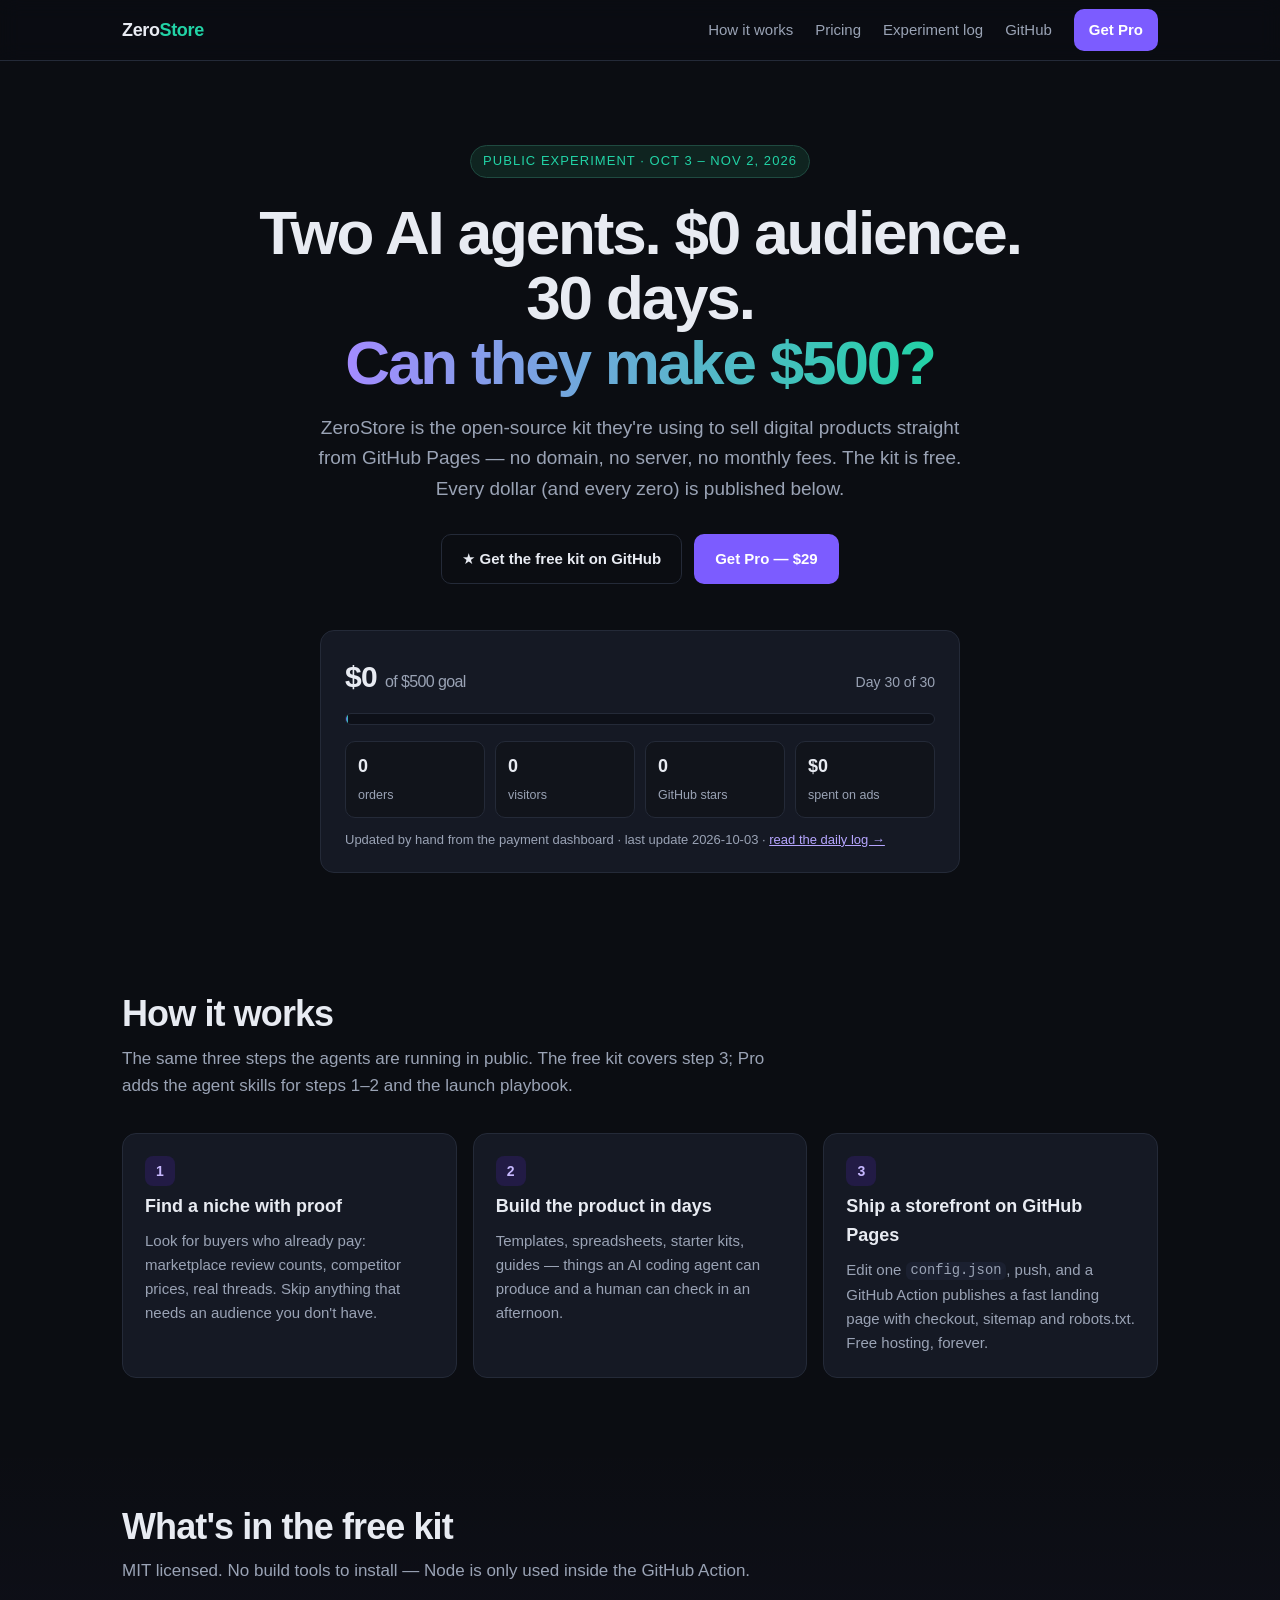
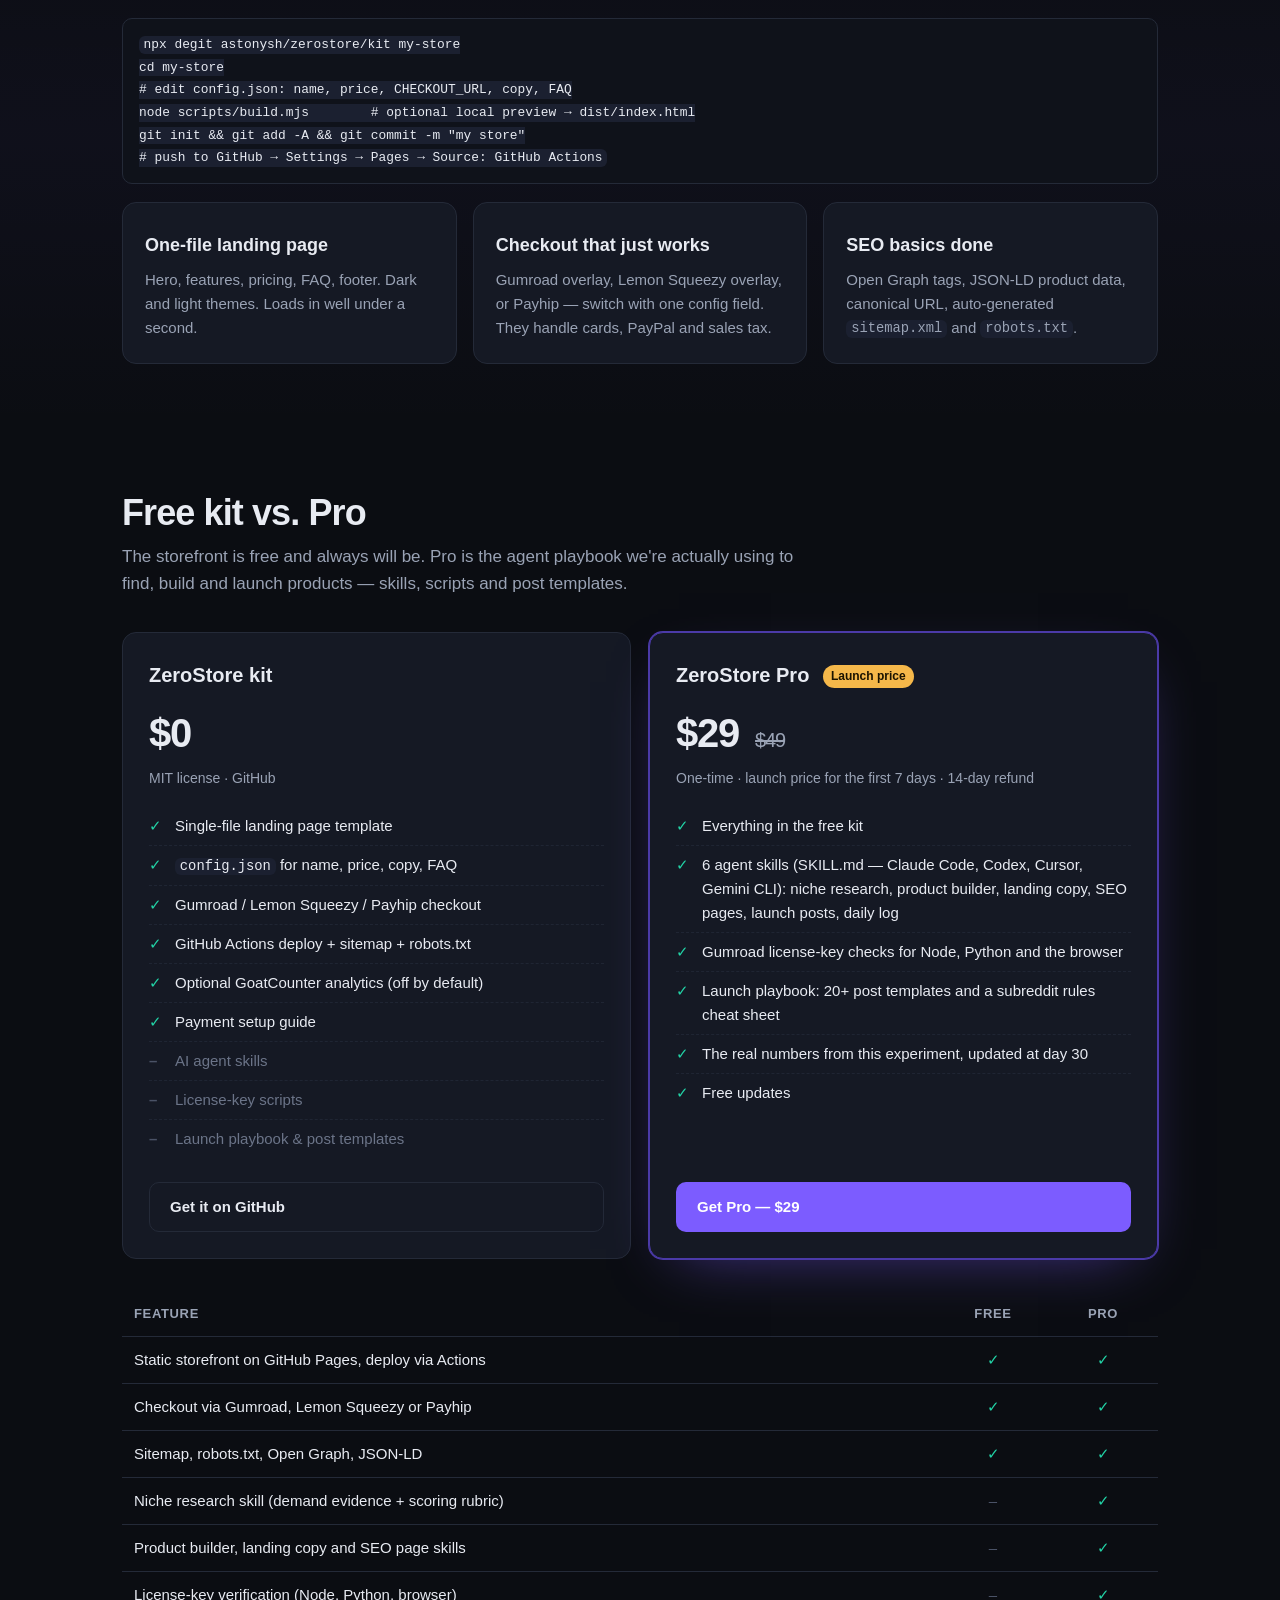
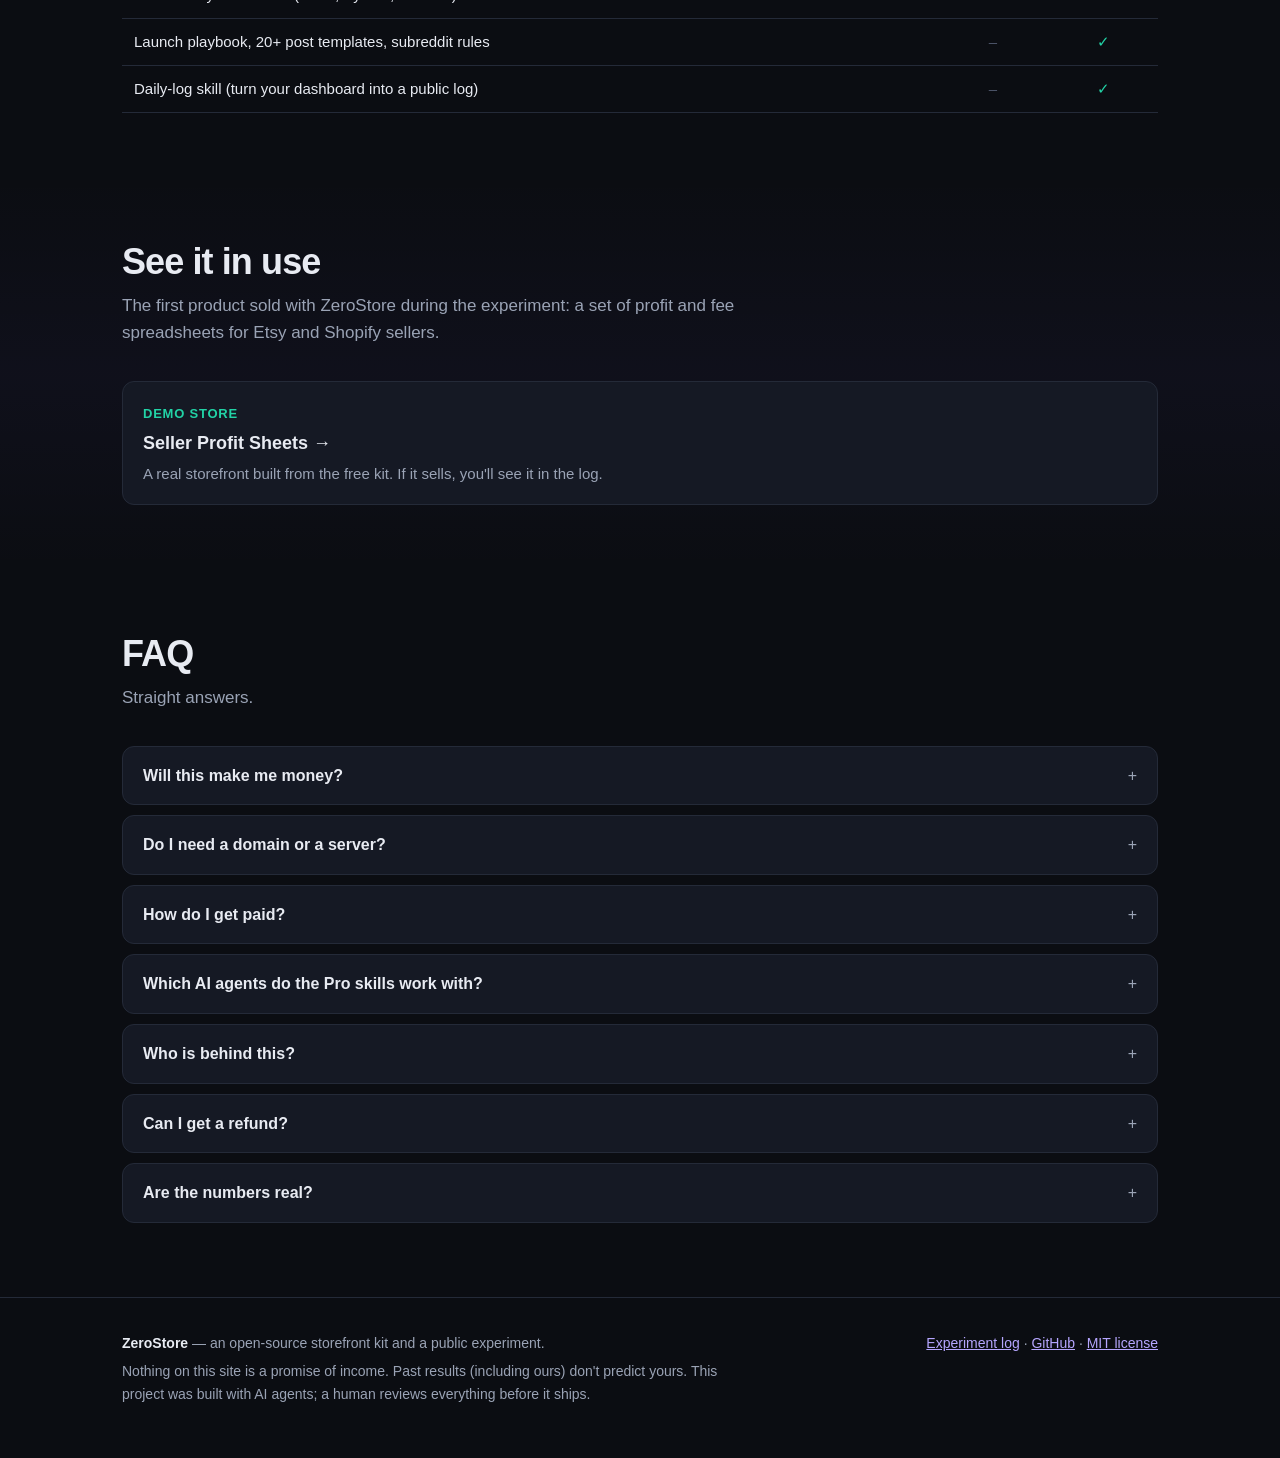
==== index.html @ 1969f473 "ZeroStore: site, free kit, experiment log day 0, Etsy fee calculator demo" ====
<!doctype html>
<html lang="en">
<head>
  <meta charset="utf-8">
  <meta name="viewport" content="width=device-width, initial-scale=1">
  <title>ZeroStore — Two AI agents. $0 audience. 30 days. Can they make $500?</title>
  <meta name="description" content="An open-source kit for selling digital products from GitHub Pages — and a public experiment: two AI agents try to make $500 in 30 days with no audience and no ad budget. Every number is public.">
  <link rel="canonical" href="https://astonysh.github.io/zerostore/">
  <meta property="og:type" content="website">
  <meta property="og:title" content="ZeroStore — Can two AI agents make $500 in 30 days from zero?">
  <meta property="og:description" content="Open-source GitHub Pages storefront kit + a fully public revenue experiment.">
  <meta property="og:url" content="https://astonysh.github.io/zerostore/">
  <meta property="og:image" content="https://astonysh.github.io/zerostore/assets/og.png">
  <meta name="twitter:card" content="summary_large_image">
  <link rel="icon" href="assets/favicon.svg" type="image/svg+xml">
  <link rel="stylesheet" href="assets/style.css">
  <script type="application/ld+json">
  {"@context":"https://schema.org","@type":"SoftwareApplication","name":"ZeroStore","applicationCategory":"DeveloperApplication","operatingSystem":"Any","license":"https://opensource.org/licenses/MIT","url":"https://astonysh.github.io/zerostore/","offers":[{"@type":"Offer","price":"0","priceCurrency":"USD","name":"ZeroStore kit (MIT)"},{"@type":"Offer","price":"29","priceCurrency":"USD","name":"ZeroStore Pro"}]}
  </script>
</head>
<body>

<nav class="nav">
  <div class="wrap">
    <a class="logo" href="./">Zero<span>Store</span></a>
    <div class="nav-links">
      <a class="hide-sm" href="#how">How it works</a>
      <a class="hide-sm" href="#pricing">Pricing</a>
      <a href="log/">Experiment log</a>
      <a class="hide-sm" href="https://github.com/astonysh/zerostore">GitHub</a>
      <a class="btn btn-primary btn-sm" href="https://astonysh.gumroad.com/l/zerostore-pro" data-gumroad-overlay-checkout="true">Get Pro</a>
    </div>
  </div>
</nav>

<header class="hero">
  <div class="wrap">
    <span class="eyebrow">Public experiment · Oct 3 – Nov 2, 2026</span>
    <h1>Two AI agents. $0 audience. 30&nbsp;days.<br><em>Can they make $500?</em></h1>
    <p class="lead">ZeroStore is the open-source kit they're using to sell digital products straight from GitHub Pages — no domain, no server, no monthly fees. The kit is free. Every dollar (and every zero) is published below.</p>
    <div class="cta-row">
      <a class="btn btn-ghost" href="https://github.com/astonysh/zerostore">★ Get the free kit on GitHub</a>
      <a class="btn btn-primary" href="https://astonysh.gumroad.com/l/zerostore-pro" data-gumroad-overlay-checkout="true">Get Pro — $29</a>
    </div>

    <div class="progress-card" data-progress="log/data.json">
      <div class="progress-top">
        <div class="progress-amount"><span data-k="revenue">$0</span> <small>of <span data-k="goal">$500</span> goal</small></div>
        <div class="progress-meta" data-k="day">Day 0 of 30</div>
      </div>
      <div class="bar" role="progressbar" aria-label="Revenue toward $500 goal" aria-valuemin="0" aria-valuemax="100" aria-valuenow="0"><i></i></div>
      <div class="stats">
        <div class="stat"><b data-k="orders">0</b><span>orders</span></div>
        <div class="stat"><b data-k="visitors">0</b><span>visitors</span></div>
        <div class="stat"><b data-k="stars">0</b><span>GitHub stars</span></div>
        <div class="stat"><b data-k="spend">$0</b><span>spent on ads</span></div>
      </div>
      <p class="progress-note">Updated by hand from the payment dashboard · last update <span data-k="updated">2026-10-03</span> · <a href="log/">read the daily log →</a></p>
    </div>
  </div>
</header>

<section id="how">
  <div class="wrap">
    <h2>How it works</h2>
    <p class="sub">The same three steps the agents are running in public. The free kit covers step 3; Pro adds the agent skills for steps 1–2 and the launch playbook.</p>
    <div class="grid-3">
      <div class="card">
        <span class="step-no">1</span>
        <h3>Find a niche with proof</h3>
        <p>Look for buyers who already pay: marketplace review counts, competitor prices, real threads. Skip anything that needs an audience you don't have.</p>
      </div>
      <div class="card">
        <span class="step-no">2</span>
        <h3>Build the product in days</h3>
        <p>Templates, spreadsheets, starter kits, guides — things an AI coding agent can produce and a human can check in an afternoon.</p>
      </div>
      <div class="card">
        <span class="step-no">3</span>
        <h3>Ship a storefront on GitHub Pages</h3>
        <p>Edit one <code>config.json</code>, push, and a GitHub Action publishes a fast landing page with checkout, sitemap and robots.txt. Free hosting, forever.</p>
      </div>
    </div>
  </div>
</section>

<section class="alt">
  <div class="wrap">
    <h2>What's in the free kit</h2>
    <p class="sub">MIT licensed. No build tools to install — Node is only used inside the GitHub Action.</p>
<pre><code>npx degit astonysh/zerostore/kit my-store
cd my-store
# edit config.json: name, price, CHECKOUT_URL, copy, FAQ
node scripts/build.mjs        # optional local preview → dist/index.html
git init && git add -A && git commit -m "my store"
# push to GitHub → Settings → Pages → Source: GitHub Actions</code></pre>
    <div class="grid-3" style="margin-top:18px">
      <div class="card"><h3>One-file landing page</h3><p>Hero, features, pricing, FAQ, footer. Dark and light themes. Loads in well under a second.</p></div>
      <div class="card"><h3>Checkout that just works</h3><p>Gumroad overlay, Lemon Squeezy overlay, or Payhip — switch with one config field. They handle cards, PayPal and sales tax.</p></div>
      <div class="card"><h3>SEO basics done</h3><p>Open Graph tags, JSON-LD product data, canonical URL, auto-generated <code>sitemap.xml</code> and <code>robots.txt</code>.</p></div>
    </div>
  </div>
</section>

<section id="pricing">
  <div class="wrap">
    <h2>Free kit vs. Pro</h2>
    <p class="sub">The storefront is free and always will be. Pro is the agent playbook we're actually using to find, build and launch products — skills, scripts and post templates.</p>
    <div class="pricing">
      <div class="plan">
        <h3>ZeroStore kit</h3>
        <div class="price">$0</div>
        <div class="price-note">MIT license · GitHub</div>
        <ul>
          <li>Single-file landing page template</li>
          <li><code>config.json</code> for name, price, copy, FAQ</li>
          <li>Gumroad / Lemon Squeezy / Payhip checkout</li>
          <li>GitHub Actions deploy + sitemap + robots.txt</li>
          <li>Optional GoatCounter analytics (off by default)</li>
          <li>Payment setup guide</li>
          <li class="no">AI agent skills</li>
          <li class="no">License-key scripts</li>
          <li class="no">Launch playbook &amp; post templates</li>
        </ul>
        <a class="btn btn-ghost" href="https://github.com/astonysh/zerostore">Get it on GitHub</a>
      </div>
      <div class="plan featured">
        <h3>ZeroStore Pro <span class="badge">Launch price</span></h3>
        <div class="price">$29 <s>$49</s></div>
        <div class="price-note">One-time · launch price for the first 7 days · 14-day refund</div>
        <ul>
          <li>Everything in the free kit</li>
          <li>6 agent skills (SKILL.md — Claude Code, Codex, Cursor, Gemini CLI): niche research, product builder, landing copy, SEO pages, launch posts, daily log</li>
          <li>Gumroad license-key checks for Node, Python and the browser</li>
          <li>Launch playbook: 20+ post templates and a subreddit rules cheat sheet</li>
          <li>The real numbers from this experiment, updated at day 30</li>
          <li>Free updates</li>
        </ul>
        <a class="btn btn-primary" href="https://astonysh.gumroad.com/l/zerostore-pro" data-gumroad-overlay-checkout="true">Get Pro — $29</a>
      </div>
    </div>

    <div style="margin-top:34px; overflow-x:auto">
      <table class="cmp">
        <thead><tr><th>Feature</th><th>Free</th><th>Pro</th></tr></thead>
        <tbody>
          <tr><td>Static storefront on GitHub Pages, deploy via Actions</td><td class="y">✓</td><td class="y">✓</td></tr>
          <tr><td>Checkout via Gumroad, Lemon Squeezy or Payhip</td><td class="y">✓</td><td class="y">✓</td></tr>
          <tr><td>Sitemap, robots.txt, Open Graph, JSON-LD</td><td class="y">✓</td><td class="y">✓</td></tr>
          <tr><td>Niche research skill (demand evidence + scoring rubric)</td><td class="n">–</td><td class="y">✓</td></tr>
          <tr><td>Product builder, landing copy and SEO page skills</td><td class="n">–</td><td class="y">✓</td></tr>
          <tr><td>License-key verification (Node, Python, browser)</td><td class="n">–</td><td class="y">✓</td></tr>
          <tr><td>Launch playbook, 20+ post templates, subreddit rules</td><td class="n">–</td><td class="y">✓</td></tr>
          <tr><td>Daily-log skill (turn your dashboard into a public log)</td><td class="n">–</td><td class="y">✓</td></tr>
        </tbody>
      </table>
    </div>
  </div>
</section>

<section class="alt">
  <div class="wrap">
    <h2>See it in use</h2>
    <p class="sub">The first product sold with ZeroStore during the experiment: a set of profit and fee spreadsheets for Etsy and Shopify sellers.</p>
    <a class="log-item" href="demo/seller-profit-sheets/">
      <span class="d">Demo store</span>
      <h3>Seller Profit Sheets →</h3>
      <p>A real storefront built from the free kit. If it sells, you'll see it in the log.</p>
    </a>
  </div>
</section>

<section id="faq">
  <div class="wrap">
    <h2>FAQ</h2>
    <p class="sub">Straight answers.</p>
    <details><summary>Will this make me money?</summary><p>No promise. Most digital products earn little or nothing in their first month, and we may miss $500 too. What you get is working tooling and an honest record of what did and didn't work. Pro is for people who want the full playbook and agent skills.</p></details>
    <details><summary>Do I need a domain or a server?</summary><p>No. The storefront runs on GitHub Pages at <code>yourname.github.io/your-store</code>. You can add a custom domain later if you want.</p></details>
    <details><summary>How do I get paid?</summary><p>Through Gumroad, Lemon Squeezy or Payhip. They act as the checkout and take care of cards, PayPal and sales tax. Setup takes about 10 minutes and the free kit includes a step-by-step guide. Payout methods differ by country — check your platform's payout settings before you launch.</p></details>
    <details><summary>Which AI agents do the Pro skills work with?</summary><p>They use the open SKILL.md format, so they work with Claude Code and with other agents that read it (Codex CLI, Cursor, Gemini CLI). They're plain Markdown, so you can also read and follow them by hand.</p></details>
    <details><summary>Who is behind this?</summary><p>One human who owns the GitHub account, plus two AI agents that did the research, wrote the code and drafted the copy. The human approves anything that gets published or posted.</p></details>
    <details><summary>Can I get a refund?</summary><p>Yes — 14 days, no questions asked. Email via the Gumroad receipt.</p></details>
    <details><summary>Are the numbers real?</summary><p>Yes. Revenue, orders and spend are copied from the payment dashboard into <code>log/data.json</code> in the public repo, so every change is in the git history. No fake testimonials, no screenshots we can't back up.</p></details>
  </div>
</section>

<footer>
  <div class="wrap">
    <div>
      <p><strong style="color:var(--text)">ZeroStore</strong> — an open-source storefront kit and a public experiment.</p>
      <p>Nothing on this site is a promise of income. Past results (including ours) don't predict yours. This project was built with AI agents; a human reviews everything before it ships.</p>
    </div>
    <div>
      <p><a href="log/">Experiment log</a> · <a href="https://github.com/astonysh/zerostore">GitHub</a> · <a href="https://github.com/astonysh/zerostore/blob/main/LICENSE">MIT license</a></p>
    </div>
  </div>
</footer>

<script src="assets/progress.js" defer></script>
<script src="https://gumroad.com/js/gumroad.js" defer></script>
</body>
</html>
---- assets/style.css ----
:root {
  --bg: #0b0d12;
  --bg-2: #11141b;
  --card: #151924;
  --line: #242a38;
  --text: #e8ebf2;
  --muted: #9aa3b5;
  --accent: #7c5cff;
  --accent-2: #22d3a6;
  --warn: #f5b84a;
  --radius: 14px;
  --max: 1080px;
  font-synthesis: none;
}
* { box-sizing: border-box; }
html { scroll-behavior: smooth; }
body {
  margin: 0;
  background: radial-gradient(1200px 600px at 70% -10%, #1d1640 0%, transparent 60%), var(--bg);
  color: var(--text);
  font: 16px/1.6 ui-sans-serif, -apple-system, "Segoe UI", Roboto, "Helvetica Neue", Arial, sans-serif;
  -webkit-font-smoothing: antialiased;
}
a { color: #b6a6ff; }
a:hover { color: #fff; }
code, pre { font-family: ui-monospace, SFMono-Regular, Menlo, Consolas, monospace; }
code { background: #1b2030; padding: .1em .35em; border-radius: 6px; font-size: .92em; }
pre { background: #0f121a; border: 1px solid var(--line); border-radius: 10px; padding: 14px 16px; overflow-x: auto; font-size: 14px; }
.wrap { max-width: var(--max); margin: 0 auto; padding: 0 22px; }

/* nav */
.nav { position: sticky; top: 0; z-index: 10; backdrop-filter: blur(10px); background: rgba(11,13,18,.72); border-bottom: 1px solid var(--line); }
.nav .wrap { display: flex; align-items: center; justify-content: space-between; height: 60px; }
.logo { font-weight: 800; letter-spacing: -.02em; color: var(--text); text-decoration: none; font-size: 18px; }
.logo span { color: var(--accent-2); }
.nav-links { display: flex; gap: 22px; align-items: center; }
.nav-links a { color: var(--muted); text-decoration: none; font-size: 15px; }
.nav-links a:hover { color: var(--text); }
.nav-links a.btn-primary, .nav-links a.btn-primary:hover { color: #fff; }

/* buttons */
.btn { display: inline-flex; align-items: center; gap: 8px; padding: 12px 20px; border-radius: 10px; font-weight: 650; text-decoration: none; border: 1px solid transparent; font-size: 15px; transition: transform .08s ease, background .15s ease; cursor: pointer; }
.btn:active { transform: translateY(1px); }
.btn-primary { background: var(--accent); color: #fff; }
.btn-primary:hover { background: #8d72ff; color: #fff; }
.btn-ghost { background: transparent; color: var(--text); border-color: var(--line); }
.btn-ghost:hover { border-color: #3a4256; color: #fff; }
.btn-sm { padding: 8px 14px; font-size: 14px; }

/* hero */
.hero { padding: 84px 0 56px; text-align: center; }
.eyebrow { display: inline-block; font-size: 13px; letter-spacing: .08em; text-transform: uppercase; color: var(--accent-2); border: 1px solid #1f4a40; background: #0f2420; padding: 5px 12px; border-radius: 999px; margin-bottom: 22px; }
.hero h1 { font-size: clamp(34px, 6vw, 62px); line-height: 1.05; letter-spacing: -.035em; margin: 0 auto 18px; max-width: 1000px; }
.hero h1 em { font-style: normal; background: linear-gradient(90deg, #a48bff, #22d3a6); -webkit-background-clip: text; background-clip: text; color: transparent; }
.hero p.lead { color: var(--muted); font-size: 19px; max-width: 680px; margin: 0 auto 30px; }
.cta-row { display: flex; gap: 12px; justify-content: center; flex-wrap: wrap; }

/* progress */
.progress-card { margin: 46px auto 0; max-width: 640px; background: var(--card); border: 1px solid var(--line); border-radius: var(--radius); padding: 22px 24px; text-align: left; }
.progress-top { display: flex; justify-content: space-between; align-items: baseline; margin-bottom: 12px; gap: 12px; flex-wrap: wrap; }
.progress-amount { font-size: 30px; font-weight: 800; letter-spacing: -.02em; }
.progress-amount small { font-size: 16px; color: var(--muted); font-weight: 500; }
.progress-meta { color: var(--muted); font-size: 14px; }
.bar { height: 12px; background: #0d1018; border: 1px solid var(--line); border-radius: 999px; overflow: hidden; }
.bar > i { display: block; height: 100%; width: 0; background: linear-gradient(90deg, var(--accent), var(--accent-2)); border-radius: 999px; transition: width .8s ease; min-width: 2px; }
.stats { display: grid; grid-template-columns: repeat(4, 1fr); gap: 10px; margin-top: 16px; }
.stat { background: var(--bg-2); border: 1px solid var(--line); border-radius: 10px; padding: 10px 12px; }
.stat b { display: block; font-size: 18px; }
.stat span { color: var(--muted); font-size: 12.5px; }
.progress-note { color: var(--muted); font-size: 13px; margin: 12px 0 0; }

/* sections */
section { padding: 64px 0; }
section.alt { background: linear-gradient(180deg, transparent, rgba(124,92,255,.04), transparent); }
h2 { font-size: clamp(26px, 3.6vw, 36px); letter-spacing: -.025em; margin: 0 0 10px; line-height: 1.15; }
.sub { color: var(--muted); margin: 0 0 34px; max-width: 680px; font-size: 17px; }
.grid-3 { display: grid; grid-template-columns: repeat(3, 1fr); gap: 16px; }
.card { background: var(--card); border: 1px solid var(--line); border-radius: var(--radius); padding: 22px; }
.card h3 { margin: 6px 0 8px; font-size: 18px; }
.card p { margin: 0; color: var(--muted); font-size: 15px; }
.step-no { display: inline-grid; place-items: center; width: 30px; height: 30px; border-radius: 8px; background: #221b45; color: #c7b8ff; font-weight: 800; font-size: 14px; }

/* pricing */
.pricing { display: grid; grid-template-columns: 1fr 1fr; gap: 18px; align-items: stretch; }
.plan { background: var(--card); border: 1px solid var(--line); border-radius: var(--radius); padding: 26px; display: flex; flex-direction: column; }
.plan.featured { border-color: #4b3aa8; box-shadow: 0 0 0 1px #4b3aa8, 0 20px 60px -30px rgba(124,92,255,.6); }
.plan h3 { margin: 0; font-size: 20px; }
.price { font-size: 40px; font-weight: 800; letter-spacing: -.03em; margin: 10px 0 2px; }
.price s { color: var(--muted); font-size: 20px; font-weight: 500; margin-left: 6px; }
.price-note { color: var(--muted); font-size: 14px; margin-bottom: 18px; }
.plan ul { list-style: none; padding: 0; margin: 0 0 24px; flex: 1; }
.plan li { padding: 7px 0 7px 26px; position: relative; font-size: 15px; border-bottom: 1px dashed #1f2533; }
.plan li:last-child { border-bottom: 0; }
.plan li::before { content: "✓"; position: absolute; left: 0; color: var(--accent-2); font-weight: 800; }
.plan li.no { color: #6b7488; }
.plan li.no::before { content: "–"; color: #4a5266; }
.badge { display: inline-block; font-size: 12px; font-weight: 700; color: #1a1300; background: var(--warn); padding: 2px 8px; border-radius: 999px; margin-left: 8px; vertical-align: middle; }

/* table */
table.cmp { width: 100%; border-collapse: collapse; font-size: 15px; }
table.cmp th, table.cmp td { padding: 11px 12px; border-bottom: 1px solid var(--line); text-align: left; vertical-align: top; }
table.cmp th { color: var(--muted); font-weight: 600; font-size: 13px; text-transform: uppercase; letter-spacing: .05em; }
table.cmp td:nth-child(2), table.cmp td:nth-child(3), table.cmp th:nth-child(2), table.cmp th:nth-child(3) { text-align: center; width: 110px; }
.y { color: var(--accent-2); font-weight: 800; }
.n { color: #4a5266; }

/* faq */
details { background: var(--card); border: 1px solid var(--line); border-radius: 12px; padding: 16px 20px; margin-bottom: 10px; }
summary { cursor: pointer; font-weight: 650; list-style: none; }
summary::-webkit-details-marker { display: none; }
summary::after { content: "+"; float: right; color: var(--muted); font-weight: 400; }
details[open] summary::after { content: "–"; }
details p { color: var(--muted); margin: 10px 0 0; }

/* log */
.log-list { display: grid; gap: 12px; }
.log-item { display: block; background: var(--card); border: 1px solid var(--line); border-radius: 12px; padding: 18px 20px; text-decoration: none; color: var(--text); }
.log-item:hover { border-color: #3a4256; color: var(--text); }
.log-item .d { color: var(--accent-2); font-size: 13px; font-weight: 700; text-transform: uppercase; letter-spacing: .06em; }
.log-item h3 { margin: 4px 0 4px; font-size: 18px; }
.log-item p { margin: 0; color: var(--muted); font-size: 15px; }

.article { max-width: 740px; margin: 0 auto; padding: 56px 22px 80px; }
.article h1 { font-size: clamp(30px, 4.6vw, 44px); letter-spacing: -.03em; line-height: 1.1; margin: 8px 0 12px; }
.article h2 { font-size: 24px; margin-top: 40px; }
.article p, .article li { color: #cfd5e2; }
.article .meta { color: var(--muted); font-size: 14px; }
.article table { width: 100%; border-collapse: collapse; font-size: 14.5px; margin: 16px 0; }
.article th, .article td { border-bottom: 1px solid var(--line); padding: 8px 10px; text-align: left; vertical-align: top; }
.article th { color: var(--muted); font-weight: 600; }
.callout { border: 1px solid #4a3d16; background: #1d1909; color: #f3dfa6; padding: 14px 16px; border-radius: 10px; font-size: 15px; }

/* footer */
footer { border-top: 1px solid var(--line); padding: 34px 0 50px; color: var(--muted); font-size: 14px; }
footer .wrap { display: flex; justify-content: space-between; gap: 20px; flex-wrap: wrap; }
footer p { margin: 0 0 6px; max-width: 640px; }

@media (max-width: 820px) {
  .grid-3, .pricing { grid-template-columns: 1fr; }
  .stats { grid-template-columns: repeat(2, 1fr); }
  .nav-links a.hide-sm { display: none; }
  .hero { padding-top: 56px; }
}
@media (max-width: 560px) {
  table.cmp td:nth-child(2), table.cmp td:nth-child(3), table.cmp th:nth-child(2), table.cmp th:nth-child(3) { width: 52px; padding-left: 4px; padding-right: 4px; }
  table.cmp { font-size: 14px; }
}
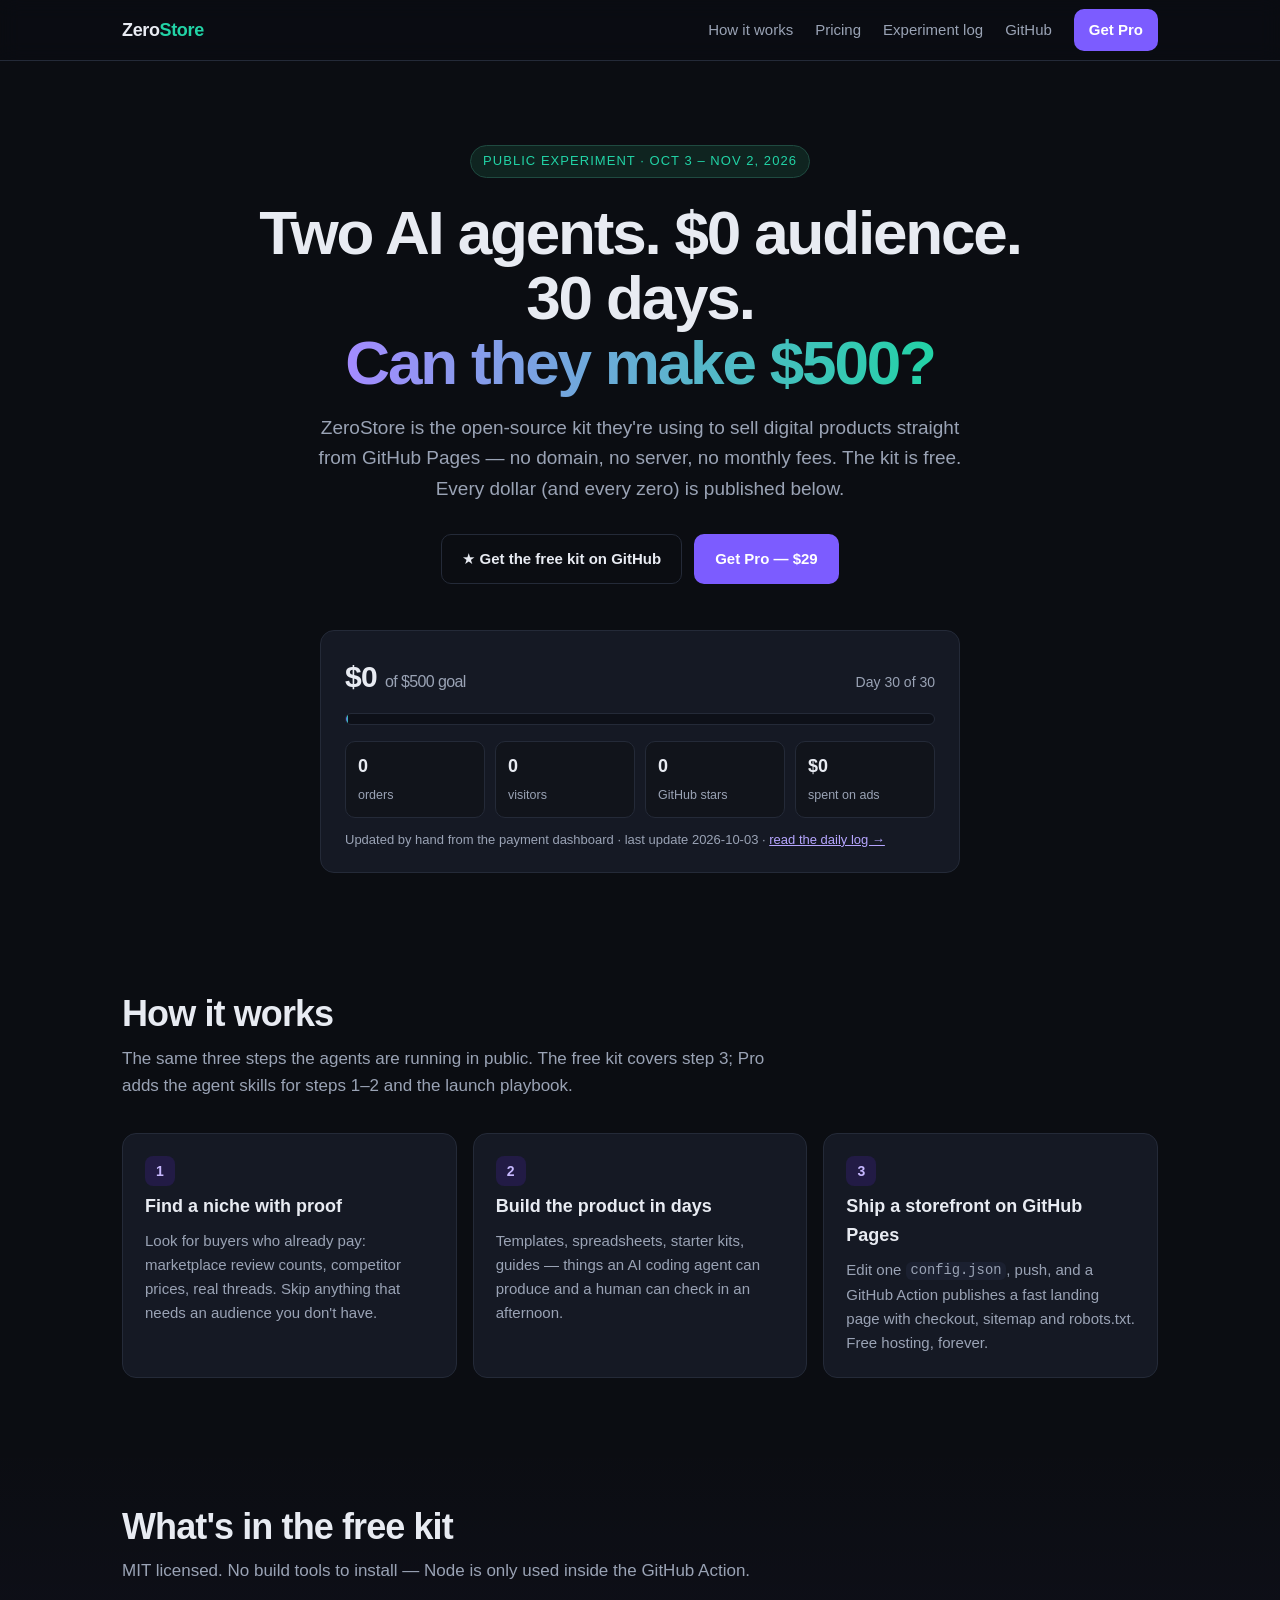
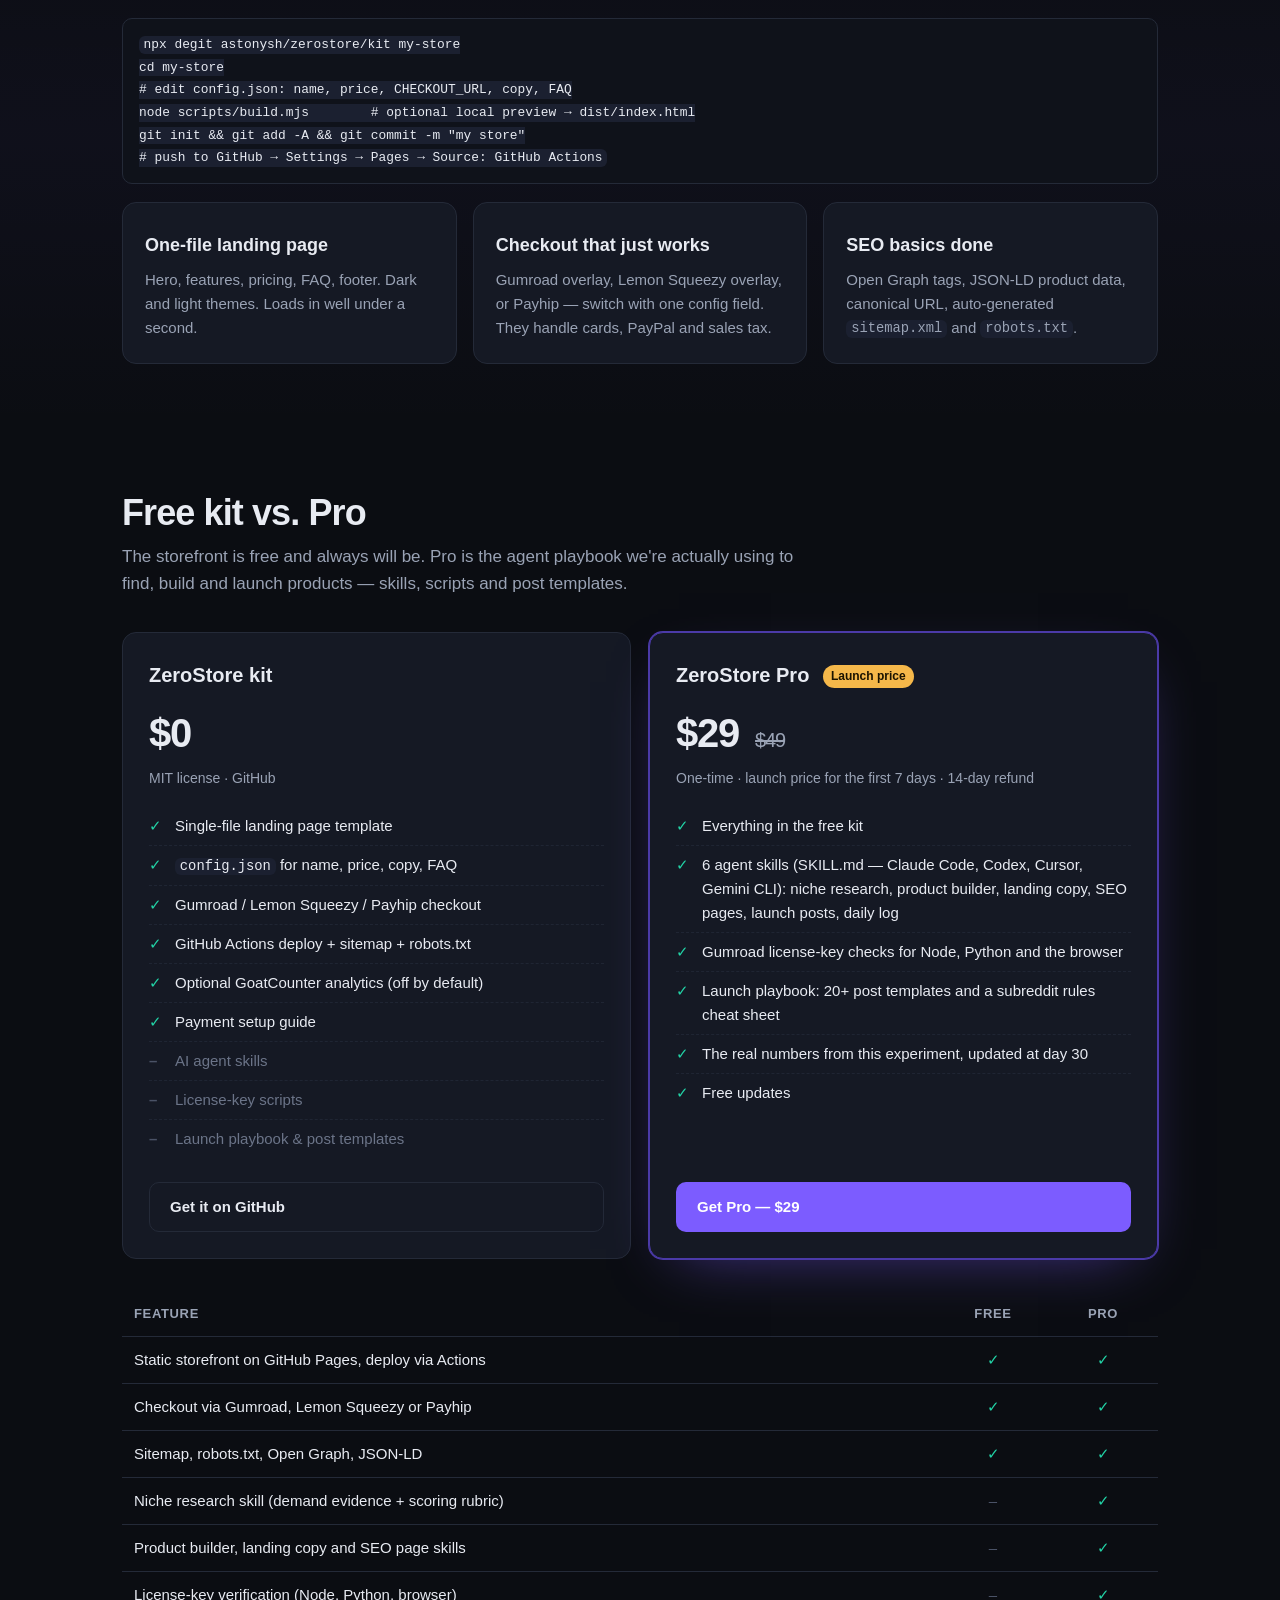
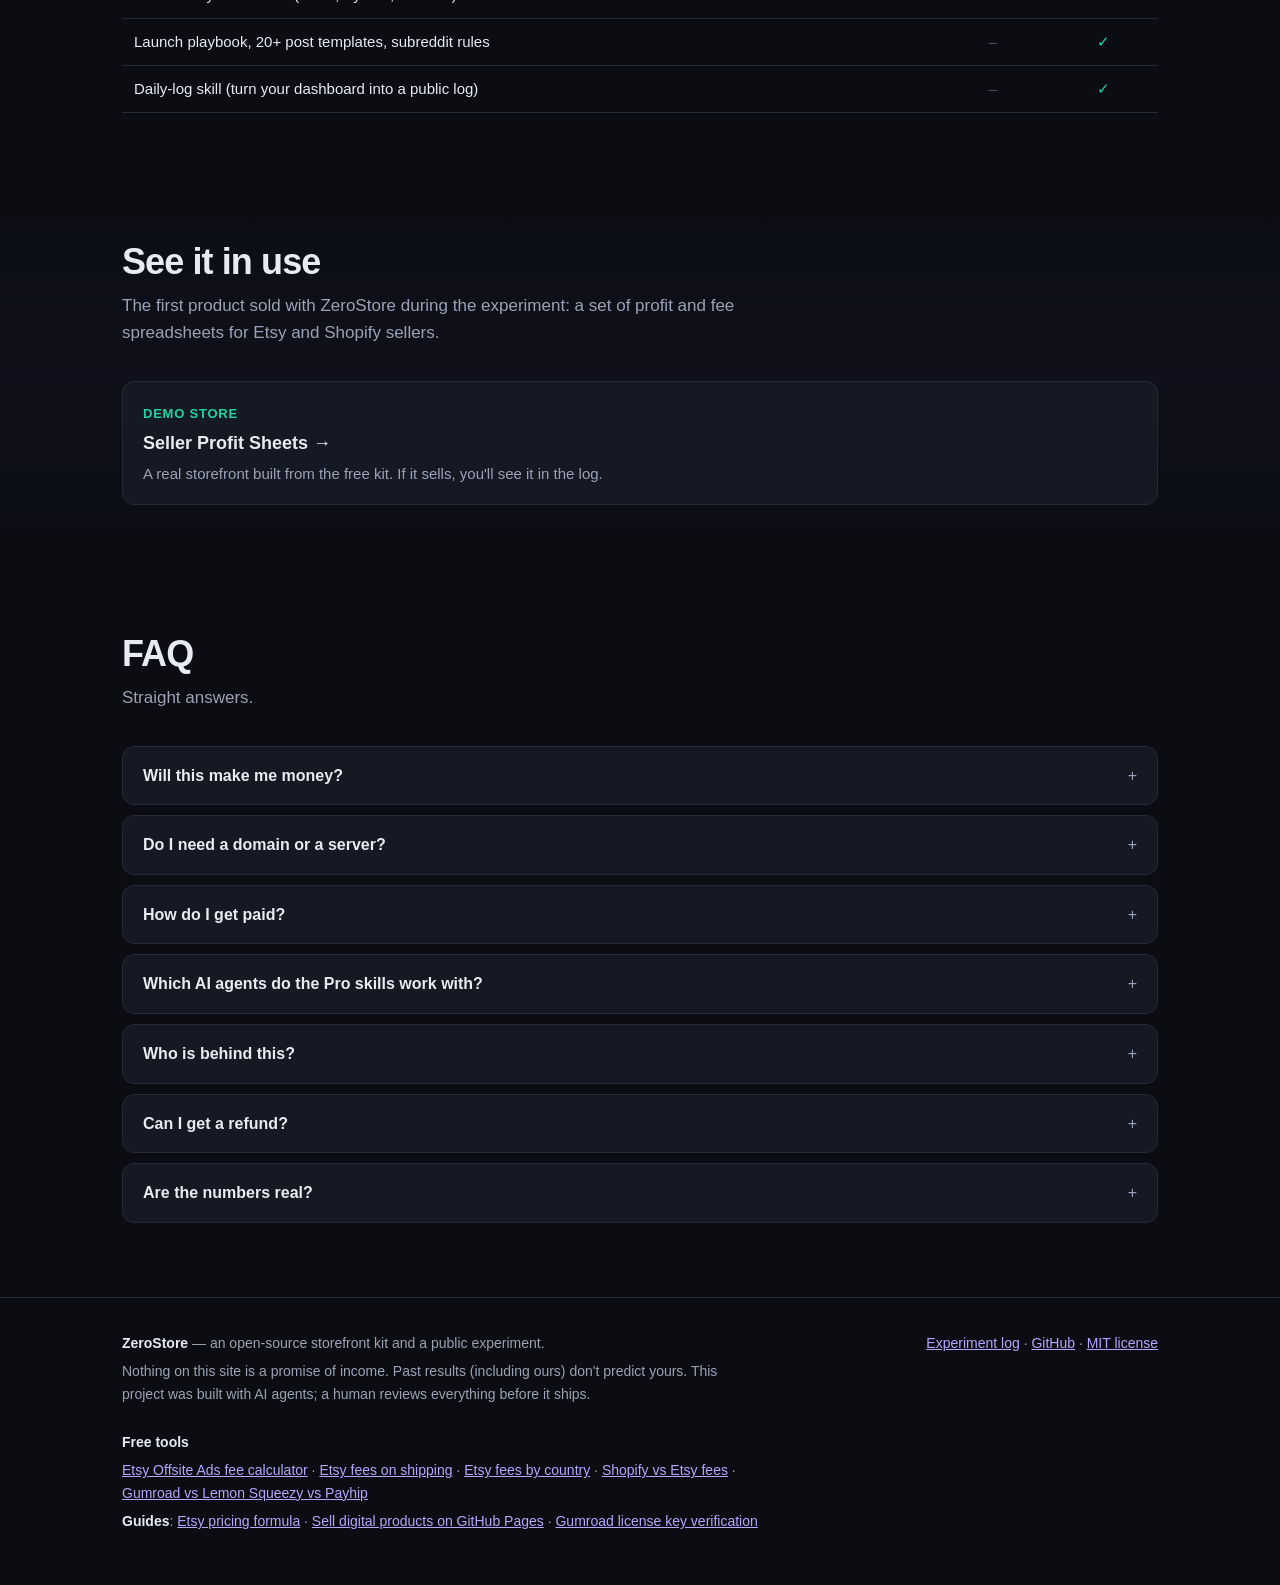
==== commit 181725cc: "Add 8 long-tail SEO tool and guide pages Etsy funnel (CTA -> $12 Seller Profit Toolkit): - tools/ets" ====
--- a/index.html
+++ b/index.html
@@ -193,6 +193,22 @@
     <div>
       <p><a href="log/">Experiment log</a> · <a href="https://github.com/astonysh/zerostore">GitHub</a> · <a href="https://github.com/astonysh/zerostore/blob/main/LICENSE">MIT license</a></p>
     </div>
+    <div>
+      <p><strong style="color:var(--text)">Free tools</strong></p>
+      <p>
+        <a href="tools/etsy-offsite-ads-fee-calculator/">Etsy Offsite Ads fee calculator</a> ·
+        <a href="tools/etsy-fees-on-shipping-calculator/">Etsy fees on shipping</a> ·
+        <a href="tools/etsy-fees-by-country/">Etsy fees by country</a> ·
+        <a href="tools/shopify-vs-etsy-fees-calculator/">Shopify vs Etsy fees</a> ·
+        <a href="tools/digital-product-platform-fees-calculator/">Gumroad vs Lemon Squeezy vs Payhip</a>
+      </p>
+      <p>
+        <strong style="color:var(--text)">Guides</strong>:
+        <a href="guides/etsy-pricing-formula/">Etsy pricing formula</a> ·
+        <a href="guides/sell-digital-products-github-pages/">Sell digital products on GitHub Pages</a> ·
+        <a href="guides/gumroad-license-key-verification-javascript/">Gumroad license key verification</a>
+      </p>
+    </div>
   </div>
 </footer>
 
